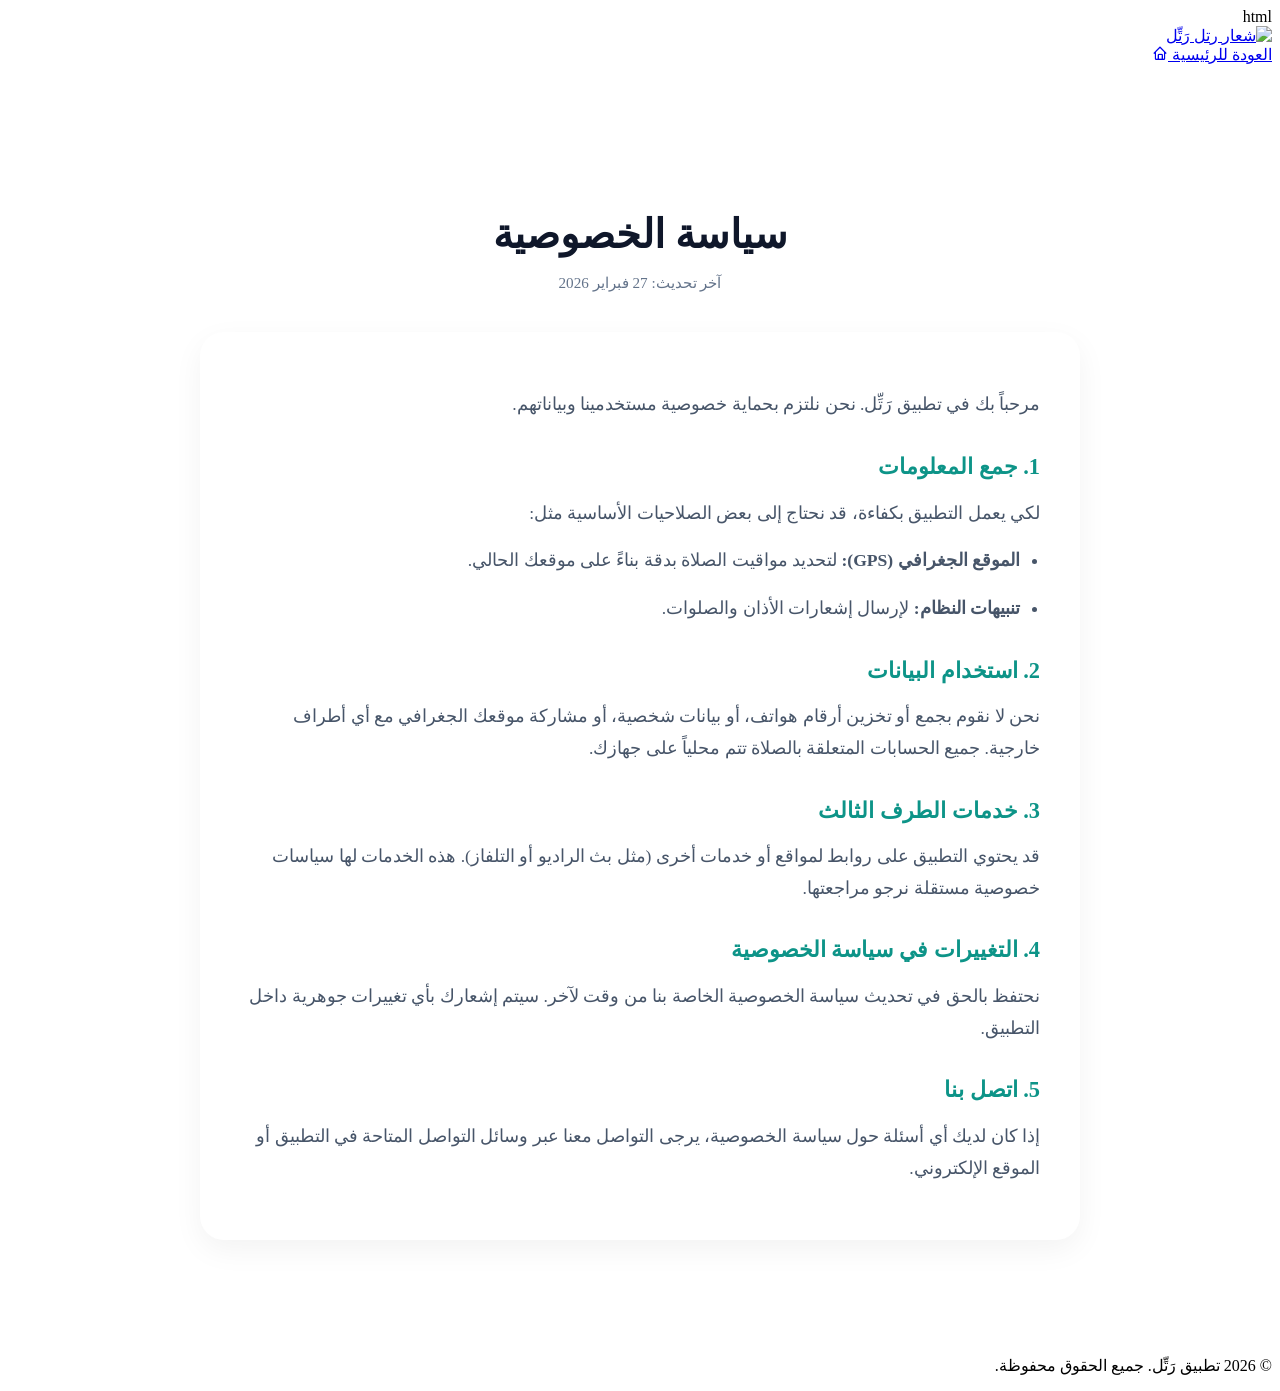
==== privacy.html @ bff8dca4 "Add files via upload" ====
html
<!DOCTYPE html>
<html lang="ar" dir="rtl">

<head>
    <meta charset="UTF-8">
    <meta name="viewport" content="width=device-width, initial-scale=1.0">
    <title>سياسة الخصوصية | تطبيق رَتِّل</title>
    <!-- Google Fonts -->
    <link rel="preconnect" href="https://fonts.googleapis.com">
    <link rel="preconnect" href="https://fonts.gstatic.com" crossorigin>
    <link
        href="https://fonts.googleapis.com/css2?family=Tajawal:wght@300;400;500;700;800&family=Amiri+Quran&display=swap"
        rel="stylesheet">
    <!-- Boxicons -->
    <link href='https://unpkg.com/boxicons@2.1.4/css/boxicons.min.css' rel='stylesheet'>
    <!-- Custom CSS -->
    <link rel="stylesheet" href="assets/css/style.css">
    <!-- Favicon -->
    <link rel="icon" href="assets/images/logoapp.png" type="image/x-icon">
    <style>
        .legal-page {
            padding: 120px 0 60px;
        }

        .legal-header {
            text-align: center;
            margin-bottom: 40px;
        }

        .legal-header h1 {
            font-size: 2.5rem;
            color: #0f172a;
            margin-bottom: 16px;
        }

        .legal-content {
            max-width: 800px;
            margin: 0 auto;
            background: white;
            padding: 40px;
            border-radius: 24px;
            box-shadow: 0 10px 30px rgba(0, 0, 0, 0.05);
        }

        .legal-content h3 {
            font-size: 1.4rem;
            color: #0d9488;
            margin: 32px 0 16px;
        }

        .legal-content p,
        .legal-content li {
            color: #475569;
            font-size: 1.1rem;
            margin-bottom: 16px;
            line-height: 1.8;
        }

        .legal-content ul {
            padding-right: 20px;
            list-style: disc;
        }

        .last-updated {
            color: #64748b;
            font-size: 0.95rem;
            text-align: center;
            margin-bottom: 32px;
            font-weight: 500;
        }
    </style>
</head>

<body>

    <!-- Header Glass -->
    <header class="glass-header">
        <div class="container">
            <div class="nav-container">
                <a href="index.html" class="logo">
                    <img src="assets/images/logoapp.png" alt="شعار رتل" class="logo-img">
                    <span class="logo-text">رَتِّل</span>
                </a>
                <div class="header-actions">
                    <a href="index.html" class="btn btn-outline glass-btn">العودة للرئيسية <i
                            class='bx bx-home'></i></a>
                </div>
            </div>
        </div>
    </header>

    <main class="legal-page">
        <div class="container">
            <div class="legal-header">
                <h1>سياسة الخصوصية</h1>
                <p class="last-updated">آخر تحديث: 27 فبراير 2026</p>
            </div>

            <div class="legal-content">
                <p>مرحباً بك في تطبيق رَتِّل. نحن نلتزم بحماية خصوصية مستخدمينا وبياناتهم.</p>

                <h3>1. جمع المعلومات</h3>
                <p>لكي يعمل التطبيق بكفاءة، قد نحتاج إلى بعض الصلاحيات الأساسية مثل:</p>
                <ul>
                    <li><strong>الموقع الجغرافي (GPS):</strong> لتحديد مواقيت الصلاة بدقة بناءً على موقعك الحالي.</li>
                    <li><strong>تنبيهات النظام:</strong> لإرسال إشعارات الأذان والصلوات.</li>
                </ul>

                <h3>2. استخدام البيانات</h3>
                <p>نحن لا نقوم بجمع أو تخزين أرقام هواتف، أو بيانات شخصية، أو مشاركة موقعك الجغرافي مع أي أطراف خارجية.
                    جميع الحسابات المتعلقة بالصلاة تتم محلياً على جهازك.</p>

                <h3>3. خدمات الطرف الثالث</h3>
                <p>قد يحتوي التطبيق على روابط لمواقع أو خدمات أخرى (مثل بث الراديو أو التلفاز). هذه الخدمات لها سياسات
                    خصوصية مستقلة نرجو مراجعتها.</p>

                <h3>4. التغييرات في سياسة الخصوصية</h3>
                <p>نحتفظ بالحق في تحديث سياسة الخصوصية الخاصة بنا من وقت لآخر. سيتم إشعارك بأي تغييرات جوهرية داخل
                    التطبيق.</p>

                <h3>5. اتصل بنا</h3>
                <p>إذا كان لديك أي أسئلة حول سياسة الخصوصية، يرجى التواصل معنا عبر وسائل التواصل المتاحة في التطبيق أو
                    الموقع الإلكتروني.</p>
            </div>
        </div>
    </main>

    <!-- Footer -->
    <footer class="glass-footer" style="padding-top: 40px;">
        <div class="container footer-bottom">
            <p>&copy; 2026 تطبيق رَتِّل. جميع الحقوق محفوظة.</p>
        </div>
    </footer>

</body>

</html>
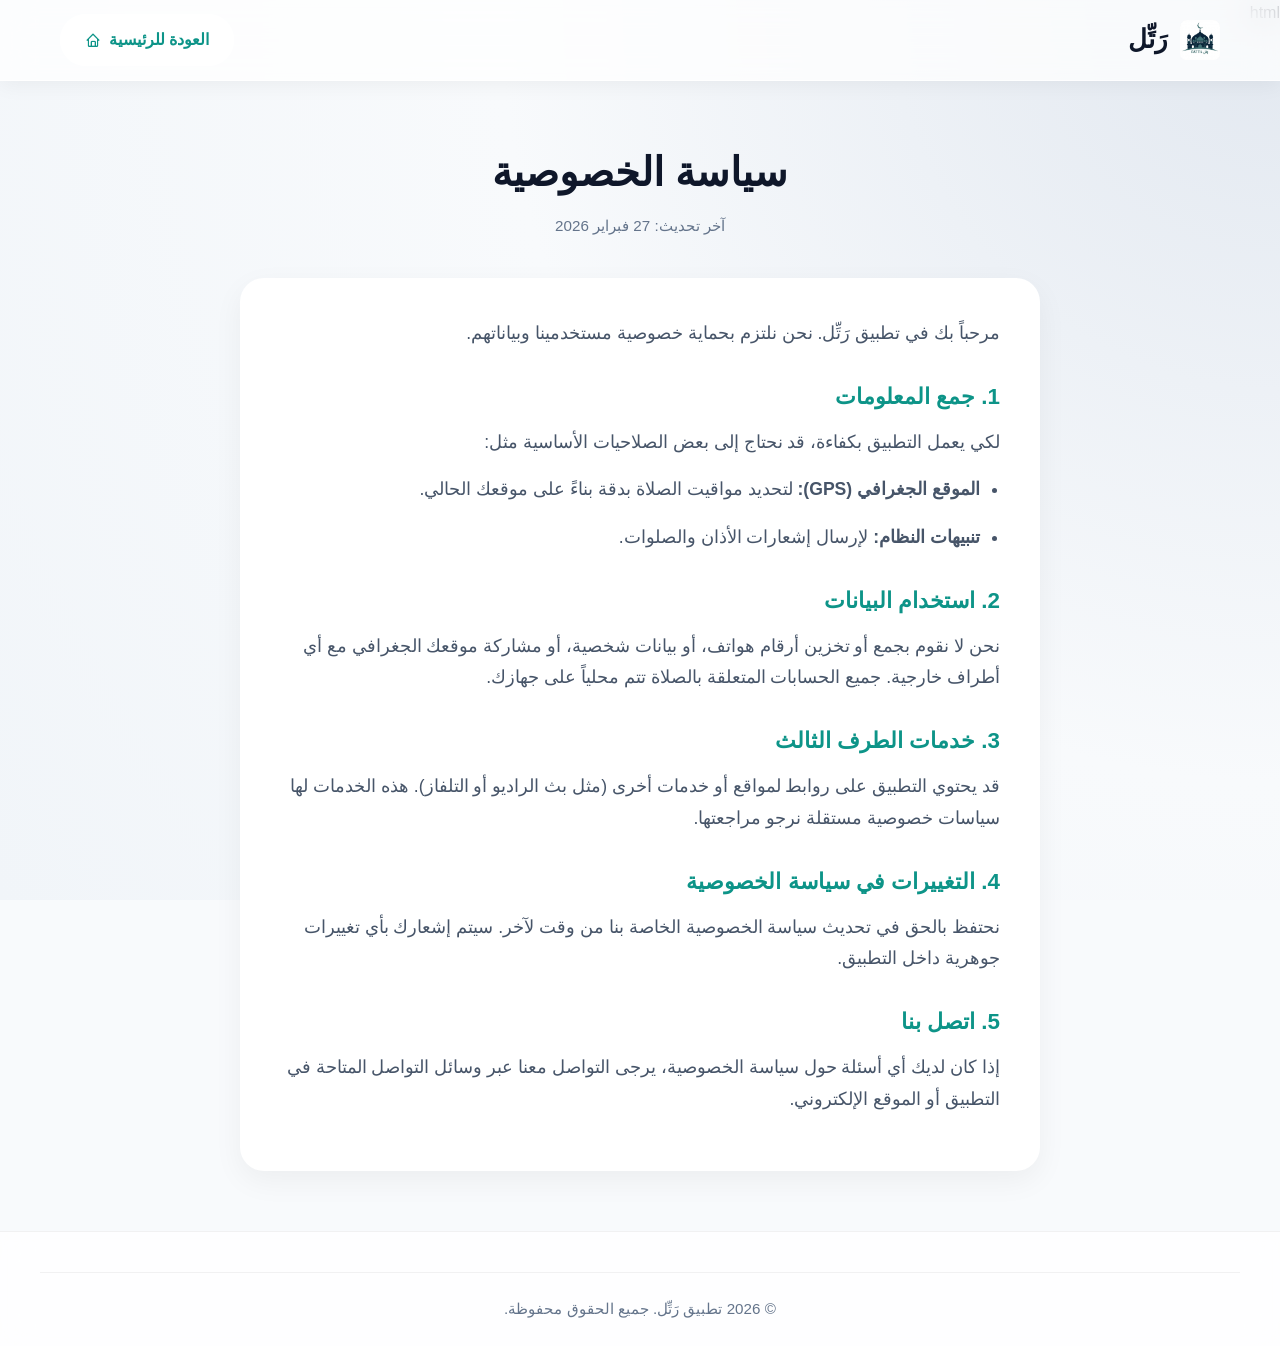
==== commit 8add823b: "Update privacy.html" ====
--- a/privacy.html
+++ b/privacy.html
@@ -6,12 +6,6 @@
     <meta charset="UTF-8">
     <meta name="viewport" content="width=device-width, initial-scale=1.0">
     <title>سياسة الخصوصية | تطبيق رَتِّل</title>
-    <!-- Google Fonts -->
-    <link rel="preconnect" href="https://fonts.googleapis.com">
-    <link rel="preconnect" href="https://fonts.gstatic.com" crossorigin>
-    <link
-        href="https://fonts.googleapis.com/css2?family=Tajawal:wght@300;400;500;700;800&family=Amiri+Quran&display=swap"
-        rel="stylesheet">
     <!-- Boxicons -->
     <link href='https://unpkg.com/boxicons@2.1.4/css/boxicons.min.css' rel='stylesheet'>
     <!-- Custom CSS -->
@@ -135,4 +129,4 @@
 
 </body>
 
-</html>+</html>
--- a/assets/css/style.css
+++ b/assets/css/style.css
@@ -0,0 +1,1165 @@
+css
+/* ==========================================================================
+   RATTIL Islamic App Website - Premium Light Glassmorphism Style
+   ========================================================================== */
+
+/* Using hardcoded colors as fallbacks in case CSS variables fail to parse */
+:root {
+    --primary-color: #0d9488;
+    --primary-light: #14b8a6;
+    --primary-dark: #0f766e;
+    --accent-gold: #b4860b;
+    --accent-gold-light: #d4af37;
+
+    --bg-light: #f8fafc;
+    --bg-gradient: radial-gradient(circle at top right, #e2e8f0, #f8fafc, #f1f5f9);
+
+    --text-primary: #0f172a;
+    --text-secondary: #334155;
+    --text-muted: #64748b;
+
+    --glass-bg: rgba(255, 255, 255, 0.6);
+    --glass-border: rgba(255, 255, 255, 0.8);
+    --glass-shadow: 0 8px 32px 0 rgba(31, 38, 135, 0.07);
+    --glass-blur: 16px;
+
+    --font-main: 'Tajawal', sans-serif;
+    --font-quran: 'Amiri Quran', serif;
+}
+
+* {
+    margin: 0;
+    padding: 0;
+    box-sizing: border-box;
+    scroll-behavior: smooth;
+}
+
+body {
+    font-family: 'Tajawal', sans-serif;
+    background-color: #f8fafc;
+    background-image: radial-gradient(circle at top right, #e2e8f0, #f8fafc, #f1f5f9);
+    background-size: cover;
+    background-attachment: fixed;
+    color: #0f172a;
+    /* text-primary */
+    line-height: 1.6;
+    overflow-x: hidden;
+    position: relative;
+}
+
+/* Elegant Light Background Pattern */
+.stars-bg {
+    position: fixed;
+    top: 0;
+    left: 0;
+    right: 0;
+    bottom: 0;
+    background-image:
+        radial-gradient(#94a3b8 1px, transparent 1px);
+    background-size: 40px 40px;
+    opacity: 0.15;
+    z-index: -1;
+}
+
+a {
+    text-decoration: none;
+    color: inherit;
+}
+
+ul {
+    list-style: none;
+}
+
+.container {
+    max-width: 1200px;
+    margin: 0 auto;
+    padding: 0 20px;
+}
+
+.highlight-gold {
+    color: #b4860b;
+    /* accent-gold */
+}
+
+h1,
+h2,
+h3,
+h4,
+h5,
+h6 {
+    font-weight: 700;
+    line-height: 1.3;
+    color: #0f172a;
+}
+
+.text-center {
+    text-align: center;
+}
+
+.d-flex-center {
+    display: flex;
+    align-items: center;
+    justify-content: center;
+    min-height: 100vh;
+}
+
+/* Buttons */
+.btn {
+    display: inline-flex;
+    align-items: center;
+    justify-content: center;
+    gap: 8px;
+    padding: 12px 24px;
+    border-radius: 50px;
+    font-weight: 700;
+    font-size: 1rem;
+    transition: all 0.3s ease;
+    cursor: pointer;
+    border: none;
+}
+
+.btn-large {
+    padding: 16px 36px;
+    font-size: 1.1rem;
+}
+
+.btn-block {
+    display: flex;
+    width: 100%;
+    margin-bottom: 12px;
+}
+
+.btn-primary {
+    background-color: #0d9488;
+    color: #ffffff;
+}
+
+.btn-primary:hover {
+    background-color: #0f766e;
+    transform: translateY(-2px);
+    color: #ffffff;
+}
+
+.btn-outline {
+    background-color: transparent;
+    border: 1px solid #0d9488;
+    color: #0d9488;
+}
+
+.btn-outline:hover {
+    background-color: rgba(13, 148, 136, 0.1);
+    border-color: #0f766e;
+    color: #0f766e;
+}
+
+.btn-glow {
+    box-shadow: 0 4px 15px rgba(13, 148, 136, 0.3);
+}
+
+.btn-glow:hover {
+    box-shadow: 0 6px 20px rgba(13, 148, 136, 0.5);
+}
+
+/* Glassmorphism Classes (Light Theme) */
+.glass-header {
+    position: fixed;
+    top: 0;
+    left: 0;
+    right: 0;
+    background-color: rgba(255, 255, 255, 0.75);
+    backdrop-filter: blur(16px);
+    -webkit-backdrop-filter: blur(16px);
+    border-bottom: 1px solid rgba(255, 255, 255, 0.8);
+    box-shadow: 0 4px 20px rgba(0, 0, 0, 0.05);
+    z-index: 1000;
+    transition: all 0.3s ease;
+}
+
+.glass-card {
+    background-color: rgba(255, 255, 255, 0.6);
+    backdrop-filter: blur(16px);
+    -webkit-backdrop-filter: blur(16px);
+    border: 1px solid rgba(255, 255, 255, 0.8);
+    box-shadow: 0 8px 32px 0 rgba(31, 38, 135, 0.07);
+    border-radius: 24px;
+}
+
+.glass-btn {
+    background-color: rgba(255, 255, 255, 0.5);
+    backdrop-filter: blur(4px);
+    border: 1px solid rgba(255, 255, 255, 0.8);
+    color: #0d9488;
+}
+
+.glass-badge {
+    background-color: rgba(13, 148, 136, 0.1);
+    backdrop-filter: blur(4px);
+    border: 1px solid rgba(13, 148, 136, 0.2);
+    padding: 6px 16px;
+    border-radius: 50px;
+    display: inline-flex;
+    align-items: center;
+    gap: 8px;
+    font-size: 0.95rem;
+    font-weight: 700;
+    color: #0d9488;
+    margin-bottom: 24px;
+}
+
+/* Header & Nav */
+.nav-container {
+    display: flex;
+    justify-content: space-between;
+    align-items: center;
+    height: 80px;
+}
+
+.logo {
+    display: flex;
+    align-items: center;
+    gap: 12px;
+}
+
+.logo-img {
+    height: 40px;
+}
+
+.logo-text {
+    font-size: 1.6rem;
+    font-weight: 800;
+    font-family: 'Amiri Quran', serif;
+    color: #0f172a;
+}
+
+.desktop-nav ul {
+    display: flex;
+    gap: 32px;
+}
+
+.desktop-nav ul li a {
+    color: #334155;
+    font-weight: 700;
+    font-size: 1.05rem;
+    transition: color 0.3s ease;
+    align-items: center;
+    display: flex;
+    gap: 6px;
+    padding: 8px 0;
+    position: relative;
+}
+
+.desktop-nav ul li a::after {
+    content: '';
+    position: absolute;
+    bottom: 0;
+    right: 0;
+    width: 0%;
+    height: 3px;
+    border-radius: 2px;
+    background-color: #0d9488;
+    transition: width 0.3s ease;
+}
+
+.desktop-nav ul li a:hover {
+    color: #0d9488;
+}
+
+.desktop-nav ul li a:hover::after {
+    width: 100%;
+}
+
+.header-actions {
+    display: flex;
+    align-items: center;
+    gap: 16px;
+}
+
+.mobile-menu-btn {
+    display: none;
+    background: none;
+    border: none;
+    color: #0f172a;
+    font-size: 28px;
+    cursor: pointer;
+}
+
+/* Hero Section */
+.hero-section {
+    padding: 160px 0 100px;
+    min-height: 100vh;
+    display: flex;
+    align-items: center;
+}
+
+.hero-container {
+    display: grid;
+    grid-template-columns: 1fr 1fr;
+    gap: 40px;
+    align-items: center;
+}
+
+.hero-content {
+    max-width: 600px;
+}
+
+.hero-title {
+    font-size: 3.5rem;
+    margin-bottom: 24px;
+    color: #0f172a;
+}
+
+.hero-subtitle {
+    font-size: 1.25rem;
+    color: #475569;
+    margin-bottom: 40px;
+    line-height: 1.8;
+}
+
+.hero-actions {
+    display: flex;
+    gap: 16px;
+    margin-bottom: 48px;
+    flex-wrap: wrap;
+}
+
+.hero-stats {
+    display: flex;
+    align-items: center;
+    gap: 32px;
+    border-top: 1px solid rgba(0, 0, 0, 0.1);
+    padding-top: 24px;
+}
+
+.stat-item {
+    display: flex;
+    flex-direction: column;
+}
+
+.stat-number {
+    font-size: 1.8rem;
+    font-weight: 800;
+    color: #0d9488;
+}
+
+.stat-text {
+    font-size: 0.95rem;
+    font-weight: 500;
+    color: #475569;
+}
+
+.stat-divider {
+    width: 1px;
+    height: 40px;
+    background-color: rgba(0, 0, 0, 0.1);
+}
+
+/* Mockup */
+.hero-visual {
+    position: relative;
+    display: flex;
+    justify-content: center;
+}
+
+.phone-mockup {
+    width: 300px;
+    height: 600px;
+    background-color: #ffffff;
+    border-radius: 40px;
+    padding: 12px;
+    position: relative;
+    border: 4px solid #cbd5e1;
+    box-shadow: 0 25px 50px -12px rgba(13, 148, 136, 0.25);
+}
+
+.mockup-screen {
+    width: 100%;
+    height: 100%;
+    border-radius: 30px;
+    overflow: hidden;
+    position: relative;
+    background-color: #f8fafc;
+}
+
+.app-screenshot {
+    width: 100%;
+    height: 100%;
+    object-fit: cover;
+}
+
+/* Floating Widget */
+.floating-widget {
+    position: absolute;
+    bottom: 30px;
+    left: -40px;
+    width: 200px;
+    padding: 16px;
+    animation: float 4s ease-in-out infinite;
+    z-index: 10;
+}
+
+@keyframes float {
+    0% {
+        transform: translateY(0);
+    }
+
+    50% {
+        transform: translateY(-10px);
+    }
+
+    100% {
+        transform: translateY(0);
+    }
+}
+
+.widget-header {
+    display: flex;
+    gap: 8px;
+    font-size: 0.9rem;
+    font-weight: 700;
+    color: #475569;
+    margin-bottom: 8px;
+}
+
+.widget-time {
+    font-size: 1.8rem;
+    font-weight: 700;
+    color: #0d9488;
+    margin-bottom: 4px;
+    font-family: 'Amiri Quran', serif;
+}
+
+.widget-footer {
+    font-size: 0.85rem;
+    font-weight: 500;
+    color: #64748b;
+}
+
+/* Section Common */
+.section-title {
+    font-size: 2.5rem;
+    margin-bottom: 16px;
+    color: #0f172a;
+}
+
+.section-subtitle {
+    color: #475569;
+    font-size: 1.1rem;
+    font-weight: 500;
+    max-width: 600px;
+    margin: 0 auto;
+}
+
+/* Features Layout */
+.features-section {
+    padding: 100px 0;
+}
+
+.features-grid {
+    display: grid;
+    grid-template-columns: repeat(auto-fit, minmax(320px, 1fr));
+    gap: 24px;
+    margin-top: 60px;
+}
+
+.feature-card {
+    padding: 32px;
+    transition: transform 0.3s ease, background 0.3s ease, box-shadow 0.3s ease;
+}
+
+.hover-lift:hover {
+    transform: translateY(-8px);
+    background-color: rgba(255, 255, 255, 0.9);
+    box-shadow: 0 20px 40px rgba(0, 0, 0, 0.08);
+}
+
+.feature-icon {
+    width: 64px;
+    height: 64px;
+    border-radius: 18px;
+    display: flex;
+    align-items: center;
+    justify-content: center;
+    font-size: 32px;
+    margin-bottom: 24px;
+}
+
+.icon-emerald {
+    background-color: rgba(16, 185, 129, 0.15);
+    color: #059669;
+}
+
+.icon-gold {
+    background-color: rgba(245, 158, 11, 0.15);
+    color: #d97706;
+}
+
+.icon-blue {
+    background-color: rgba(59, 130, 246, 0.15);
+    color: #2563eb;
+}
+
+.icon-peach {
+    background-color: rgba(244, 63, 94, 0.15);
+    color: #e11d48;
+}
+
+.icon-purple {
+    background-color: rgba(168, 85, 247, 0.15);
+    color: #9333ea;
+}
+
+.icon-teal {
+    background-color: rgba(20, 184, 166, 0.15);
+    color: #0d9488;
+}
+
+.feature-title {
+    font-size: 1.4rem;
+    margin-bottom: 12px;
+    color: #0f172a;
+}
+
+.feature-desc {
+    color: #475569;
+    font-size: 1rem;
+    font-weight: 500;
+}
+
+/* Prayer Section Layout */
+.prayer-section {
+    padding: 100px 0;
+}
+
+.prayer-container {
+    display: grid;
+    grid-template-columns: 1fr 1fr;
+    gap: 60px;
+    align-items: center;
+}
+
+.prayer-checklist {
+    margin-top: 32px;
+}
+
+.prayer-checklist li {
+    display: flex;
+    align-items: center;
+    gap: 12px;
+    font-size: 1.15rem;
+    font-weight: 500;
+    margin-bottom: 16px;
+    color: #334155;
+}
+
+.prayer-checklist li i {
+    color: #0d9488;
+    font-size: 1.5rem;
+}
+
+.prayer-glass-board {
+    padding: 40px;
+}
+
+.board-title {
+    font-size: 1.6rem;
+    text-align: center;
+    margin-bottom: 8px;
+    color: #0f172a;
+}
+
+.board-location {
+    text-align: center;
+    color: #64748b;
+    font-size: 1rem;
+    font-weight: 700;
+    margin-bottom: 32px;
+    display: flex;
+    justify-content: center;
+    align-items: center;
+    gap: 6px;
+}
+
+.prayer-times-list {
+    display: flex;
+    flex-direction: column;
+    gap: 12px;
+}
+
+.prayer-row {
+    display: flex;
+    justify-content: space-between;
+    padding: 16px 24px;
+    border-radius: 12px;
+    background-color: rgba(255, 255, 255, 0.4);
+    border: 1px solid rgba(255, 255, 255, 0.8);
+    transition: background 0.3s ease;
+}
+
+.prayer-row:hover {
+    background-color: rgba(255, 255, 255, 0.8);
+}
+
+.current-prayer {
+    background-color: rgba(13, 148, 136, 0.1);
+    border: 1px solid rgba(13, 148, 136, 0.3);
+    position: relative;
+    overflow: hidden;
+}
+
+.current-prayer::before {
+    content: '';
+    position: absolute;
+    right: 0;
+    top: 0;
+    bottom: 0;
+    width: 4px;
+    background-color: #0d9488;
+}
+
+.current-prayer .prayer-name,
+.current-prayer .prayer-time {
+    color: #0d9488;
+    font-weight: 800;
+}
+
+.prayer-name {
+    font-size: 1.15rem;
+    font-weight: 700;
+    color: #334155;
+}
+
+.prayer-time {
+    font-family: 'Amiri Quran', serif;
+    font-size: 1.3rem;
+    color: #0f172a;
+}
+
+/* Quran Section */
+.quran-section {
+    padding: 100px 0;
+    background-color: rgba(13, 148, 136, 0.02);
+}
+
+.quran-features-grid {
+    display: grid;
+    grid-template-columns: repeat(auto-fit, minmax(300px, 1fr));
+    gap: 32px;
+    margin-top: 60px;
+}
+
+.quran-feature-card {
+    padding: 40px 32px;
+    text-align: center;
+    border-radius: 24px;
+    transition: transform 0.3s ease, box-shadow 0.3s ease;
+    border-top: 4px solid #0d9488;
+}
+
+.quran-feature-card:hover {
+    transform: translateY(-8px);
+    box-shadow: 0 20px 40px rgba(0, 0, 0, 0.08);
+}
+
+.quran-icon {
+    font-size: 3.5rem;
+    color: #b4860b;
+    margin-bottom: 24px;
+    background: rgba(180, 134, 11, 0.1);
+    width: 90px;
+    height: 90px;
+    display: inline-flex;
+    align-items: center;
+    justify-content: center;
+    border-radius: 50%;
+}
+
+.quran-feature-card h4 {
+    font-size: 1.4rem;
+    margin-bottom: 16px;
+    color: #0f172a;
+}
+
+.quran-feature-card p {
+    color: #475569;
+    font-size: 1.05rem;
+}
+
+/* Download Section */
+.download-section {
+    padding: 100px 0;
+}
+
+.download-card {
+    max-width: 800px;
+    margin: 0 auto;
+    padding: 60px 40px;
+    background-color: rgba(255, 255, 255, 0.8);
+}
+
+.drop-shadow-large {
+    box-shadow: 0 25px 50px -12px rgba(13, 148, 136, 0.15);
+}
+
+.download-logo {
+    width: 90px;
+    height: 90px;
+    margin-bottom: 24px;
+    border-radius: 22px;
+    background: white;
+    box-shadow: 0 4px 15px rgba(0, 0, 0, 0.05);
+}
+
+.download-card h2 {
+    font-size: 2.2rem;
+    margin-bottom: 16px;
+    color: #0f172a;
+}
+
+.download-card p {
+    color: #475569;
+    font-size: 1.1rem;
+    font-weight: 500;
+    margin-bottom: 40px;
+}
+
+.store-buttons {
+    display: flex;
+    justify-content: center;
+    gap: 20px;
+    flex-wrap: wrap;
+    margin-bottom: 24px;
+}
+
+.store-btn {
+    display: flex;
+    align-items: center;
+    gap: 16px;
+    background-color: #0f172a;
+    color: #ffffff;
+    padding: 14px 32px;
+    border-radius: 12px;
+    border: 1px solid #334155;
+    transition: transform 0.3s ease, background 0.3s ease;
+    min-width: 220px;
+}
+
+.store-btn:hover {
+    transform: translateY(-3px);
+    background-color: #1e293b;
+    color: #fff;
+}
+
+.store-icon {
+    font-size: 32px;
+}
+
+.store-text {
+    display: flex;
+    flex-direction: column;
+    text-align: right;
+}
+
+.store-sub {
+    font-size: 0.8rem;
+    color: #cbd5e1;
+}
+
+.store-main {
+    font-size: 1.25rem;
+    font-weight: 700;
+}
+
+.update-link-container {
+    margin-top: 30px;
+    padding-top: 30px;
+    border-top: 1px solid rgba(0, 0, 0, 0.1);
+}
+
+.update-link {
+    display: inline-flex;
+    align-items: center;
+    gap: 8px;
+    color: #b4860b;
+    font-weight: 700;
+    transition: color 0.3s;
+}
+
+.update-link:hover {
+    color: #d97706;
+    text-decoration: underline;
+}
+
+/* Footer Layout */
+.glass-footer {
+    background-color: rgba(255, 255, 255, 0.8);
+    backdrop-filter: blur(16px);
+    -webkit-backdrop-filter: blur(16px);
+    border-top: 1px solid rgba(0, 0, 0, 0.05);
+    padding: 60px 0 0;
+}
+
+.footer-content {
+    display: grid;
+    grid-template-columns: 2fr 1fr 1fr;
+    gap: 40px;
+    margin-bottom: 40px;
+}
+
+.footer-info h3 {
+    font-family: 'Amiri Quran', serif;
+    font-size: 1.8rem;
+    margin-bottom: 16px;
+    color: #0f172a;
+}
+
+.footer-info p {
+    color: #475569;
+    max-width: 400px;
+    font-weight: 500;
+}
+
+.footer-links h4,
+.footer-social h4 {
+    font-size: 1.25rem;
+    margin-bottom: 20px;
+    color: #0f172a;
+}
+
+.footer-links ul li {
+    margin-bottom: 12px;
+}
+
+.footer-links ul li a {
+    color: #475569;
+    font-weight: 500;
+    transition: color 0.3s;
+}
+
+.footer-links ul li a:hover {
+    color: #0d9488;
+}
+
+.social-icons {
+    display: flex;
+    gap: 16px;
+}
+
+.social-icons a {
+    width: 44px;
+    height: 44px;
+    border-radius: 50%;
+    background-color: rgba(13, 148, 136, 0.1);
+    display: flex;
+    align-items: center;
+    justify-content: center;
+    font-size: 1.3rem;
+    color: #0d9488;
+    transition: all 0.3s;
+}
+
+.social-icons a:hover {
+    background-color: #0d9488;
+    color: #ffffff;
+    transform: translateY(-3px);
+}
+
+.footer-bottom {
+    text-align: center;
+    padding: 24px 0;
+    border-top: 1px solid rgba(0, 0, 0, 0.05);
+    color: #64748b;
+    font-size: 0.95rem;
+    font-weight: 500;
+}
+
+/* Update Page Specifics */
+.update-page {
+    background-color: #f0fdf9;
+    background-image: radial-gradient(circle at center, #ccfbf1, #f0fdf9, #f8fafc);
+    display: flex;
+    align-items: center;
+    justify-content: center;
+    min-height: 100vh;
+}
+
+.update-main {
+    position: relative;
+    z-index: 10;
+    width: 100%;
+}
+
+.update-card {
+    max-width: 550px;
+    width: 100%;
+    padding: 40px;
+    text-align: right;
+    /* RTL */
+    position: relative;
+    background-color: rgba(255, 255, 255, 0.85);
+    box-shadow: 0 30px 60px rgba(13, 148, 136, 0.15);
+    border-radius: 32px;
+}
+
+.pull-up-animation {
+    animation: pullUp 0.8s cubic-bezier(0.16, 1, 0.3, 1);
+}
+
+@keyframes pullUp {
+    from {
+        opacity: 0;
+        transform: translateY(40px);
+    }
+
+    to {
+        opacity: 1;
+        transform: translateY(0);
+    }
+}
+
+.update-header {
+    display: flex;
+    align-items: center;
+    gap: 24px;
+    margin-bottom: 24px;
+}
+
+.update-icon-wrapper {
+    position: relative;
+    width: 100px;
+    height: 100px;
+    flex-shrink: 0;
+}
+
+.update-logo {
+    width: 100%;
+    height: 100%;
+    border-radius: 24px;
+    box-shadow: 0 10px 25px rgba(13, 148, 136, 0.2);
+    background: white;
+}
+
+.update-badge {
+    position: absolute;
+    bottom: -10px;
+    right: -10px;
+    background-color: #0d9488;
+    color: white;
+    width: 36px;
+    height: 36px;
+    border-radius: 50%;
+    display: flex;
+    align-items: center;
+    justify-content: center;
+    font-size: 18px;
+    box-shadow: 0 4px 10px rgba(13, 148, 136, 0.3);
+    border: 3px solid #ffffff;
+}
+
+.update-title-area {
+    display: flex;
+    flex-direction: column;
+}
+
+.update-title {
+    font-size: 2rem;
+    color: #0f172a;
+    margin-bottom: 4px;
+}
+
+.app-name {
+    color: #475569;
+    font-weight: 700;
+    font-size: 1.1rem;
+}
+
+.update-meta {
+    display: flex;
+    flex-wrap: wrap;
+    gap: 12px;
+    margin-bottom: 32px;
+    padding-bottom: 24px;
+    border-bottom: 1px solid rgba(0, 0, 0, 0.06);
+}
+
+.meta-item {
+    background-color: rgba(13, 148, 136, 0.08);
+    color: #0d9488;
+    padding: 6px 14px;
+    border-radius: 50px;
+    font-size: 0.95rem;
+    font-weight: 700;
+    display: flex;
+    align-items: center;
+    gap: 6px;
+}
+
+.update-features-container {
+    margin-bottom: 36px;
+}
+
+.update-features-container h3 {
+    margin-bottom: 20px;
+    font-size: 1.3rem;
+    color: #0f172a;
+    display: flex;
+    align-items: center;
+    gap: 8px;
+}
+
+.update-features-container h3 i {
+    color: #b4860b;
+    /* accent-gold */
+}
+
+.advanced-features-list {
+    display: flex;
+    flex-direction: column;
+    gap: 16px;
+}
+
+.advanced-features-list li {
+    display: flex;
+    align-items: center;
+    gap: 16px;
+    padding: 16px;
+    border-radius: 16px;
+    background-color: rgba(255, 255, 255, 0.6);
+    transition: transform 0.3s ease;
+}
+
+.advanced-features-list li:hover {
+    transform: translateX(-5px);
+    background-color: #ffffff;
+}
+
+.feature-icon-box {
+    width: 44px;
+    height: 44px;
+    background-color: rgba(13, 148, 136, 0.1);
+    color: #0d9488;
+    border-radius: 12px;
+    display: flex;
+    align-items: center;
+    justify-content: center;
+    font-size: 24px;
+    flex-shrink: 0;
+}
+
+.feature-text {
+    color: #334155;
+    font-size: 1.05rem;
+    font-weight: 700;
+    line-height: 1.5;
+}
+
+.download-actions {
+    margin-bottom: 24px;
+}
+
+.pulse-btn {
+    animation: pulseGlow 2s infinite;
+    padding: 16px 24px;
+    font-size: 1.2rem;
+    border-radius: 16px;
+}
+
+@keyframes pulseGlow {
+    0% {
+        box-shadow: 0 0 0 0 rgba(13, 148, 136, 0.4);
+    }
+
+    70% {
+        box-shadow: 0 0 0 15px rgba(13, 148, 136, 0);
+    }
+
+    100% {
+        box-shadow: 0 0 0 0 rgba(13, 148, 136, 0);
+    }
+}
+
+.update-footer {
+    text-align: center;
+    border-top: 1px solid rgba(0, 0, 0, 0.06);
+    padding-top: 24px;
+}
+
+.back-home-link {
+    display: inline-flex;
+    align-items: center;
+    gap: 8px;
+    color: #64748b;
+    font-size: 1rem;
+    font-weight: 700;
+    transition: color 0.3s;
+}
+
+.back-home-link:hover {
+    color: #0f172a;
+}
+
+/* Responsive Design */
+@media (max-width: 992px) {
+
+    .hero-container,
+    .prayer-container {
+        grid-template-columns: 1fr;
+        text-align: center;
+        gap: 40px;
+    }
+
+    .hero-content {
+        margin: 0 auto;
+    }
+
+    .hero-actions,
+    .hero-stats {
+        justify-content: center;
+    }
+
+    .floating-widget {
+        left: 20px;
+        right: 20px;
+        bottom: 20px;
+        width: auto;
+    }
+
+    .footer-content {
+        grid-template-columns: 1fr;
+        text-align: center;
+    }
+
+    .social-icons {
+        justify-content: center;
+    }
+
+    .prayer-checklist li {
+        justify-content: center;
+    }
+}
+
+@media (max-width: 768px) {
+    .desktop-nav {
+        display: none;
+    }
+
+    .mobile-menu-btn {
+        display: block;
+    }
+
+    .header-actions .btn {
+        display: none;
+    }
+
+    .hero-title {
+        font-size: 2.5rem;
+    }
+
+    .update-header {
+        flex-direction: column;
+        text-align: center;
+    }
+
+    .update-meta {
+        justify-content: center;
+    }
+}
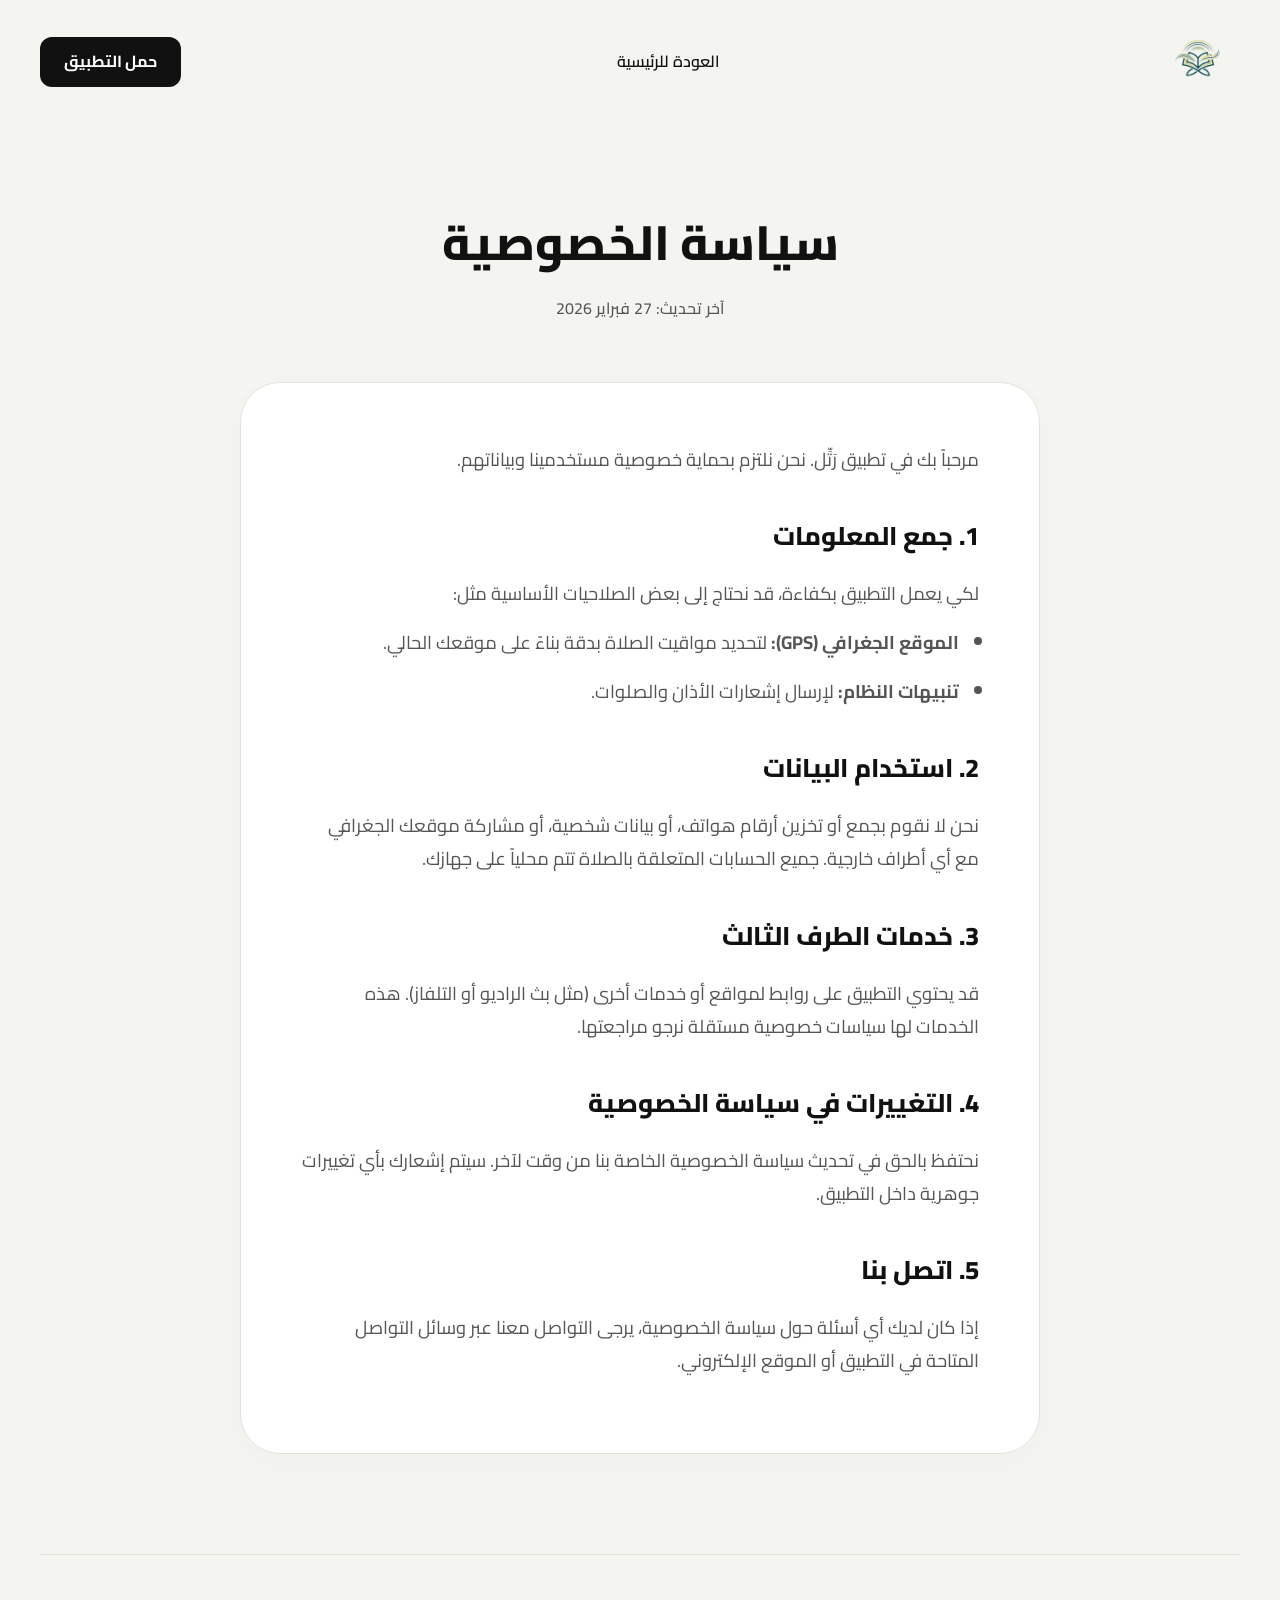
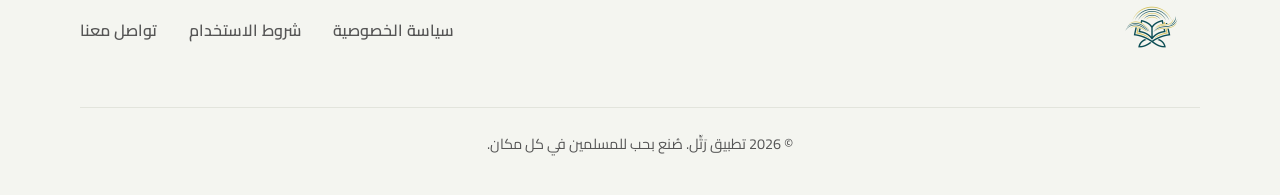
==== commit c57f3aea: "update design" ====
--- a/privacy.html
+++ b/privacy.html
@@ -1,4 +1,3 @@
-html
 <!DOCTYPE html>
 <html lang="ar" dir="rtl">
 
@@ -6,47 +5,51 @@
     <meta charset="UTF-8">
     <meta name="viewport" content="width=device-width, initial-scale=1.0">
     <title>سياسة الخصوصية | تطبيق رَتِّل</title>
-    <!-- Boxicons -->
-    <link href='https://unpkg.com/boxicons@2.1.4/css/boxicons.min.css' rel='stylesheet'>
+    <!-- Cairo Font -->
+    <link href="https://fonts.googleapis.com/css2?family=Cairo:wght@400;500;600;700;800;900&display=swap" rel="stylesheet">
+    <!-- FontAwesome -->
+    <link rel="stylesheet" href="https://cdnjs.cloudflare.com/ajax/libs/font-awesome/6.4.0/css/all.min.css">
     <!-- Custom CSS -->
     <link rel="stylesheet" href="assets/css/style.css">
     <!-- Favicon -->
     <link rel="icon" href="assets/images/logoapp.png" type="image/x-icon">
     <style>
         .legal-page {
-            padding: 120px 0 60px;
+            padding: 80px 0 100px;
         }
 
         .legal-header {
             text-align: center;
-            margin-bottom: 40px;
+            margin-bottom: 60px;
         }
 
         .legal-header h1 {
-            font-size: 2.5rem;
-            color: #0f172a;
+            font-size: 3rem;
+            color: var(--text-dark);
             margin-bottom: 16px;
         }
 
         .legal-content {
             max-width: 800px;
             margin: 0 auto;
-            background: white;
-            padding: 40px;
-            border-radius: 24px;
-            box-shadow: 0 10px 30px rgba(0, 0, 0, 0.05);
+            background: var(--card-bg);
+            padding: 60px;
+            border-radius: 40px;
+            box-shadow: 0 10px 40px rgba(0, 0, 0, 0.02);
+            border: 1px solid var(--border-color);
+            text-align: right;
         }
 
         .legal-content h3 {
-            font-size: 1.4rem;
-            color: #0d9488;
-            margin: 32px 0 16px;
+            font-size: 1.6rem;
+            color: var(--accent-green);
+            margin: 40px 0 20px;
         }
 
         .legal-content p,
         .legal-content li {
-            color: #475569;
-            font-size: 1.1rem;
+            color: var(--text-gray);
+            font-size: 1.15rem;
             margin-bottom: 16px;
             line-height: 1.8;
         }
@@ -57,8 +60,8 @@
         }
 
         .last-updated {
-            color: #64748b;
-            font-size: 0.95rem;
+            color: var(--text-gray);
+            font-size: 1rem;
             text-align: center;
             margin-bottom: 32px;
             font-weight: 500;
@@ -67,22 +70,21 @@
 </head>
 
 <body>
-
-    <!-- Header Glass -->
-    <header class="glass-header">
-        <div class="container">
-            <div class="nav-container">
-                <a href="index.html" class="logo">
-                    <img src="assets/images/logoapp.png" alt="شعار رتل" class="logo-img">
-                    <span class="logo-text">رَتِّل</span>
+    <div class="container">
+        <!-- Navbar -->
+        <nav class="navbar">
+            <div class="logo">
+                <a href="index.html">
+                    <img src="assets/images/rattil logo transparent.png" alt="Rattil Logo" style="height: 56px; object-fit: contain;">
                 </a>
-                <div class="header-actions">
-                    <a href="index.html" class="btn btn-outline glass-btn">العودة للرئيسية <i
-                            class='bx bx-home'></i></a>
-                </div>
             </div>
-        </div>
-    </header>
+            <div class="nav-links">
+                <a href="index.html">العودة للرئيسية</a>
+            </div>
+            <div class="nav-actions">
+                <a href="index.html#download" class="btn btn-black">حمل التطبيق</a>
+            </div>
+        </nav>
 
     <main class="legal-page">
         <div class="container">
@@ -121,12 +123,23 @@
     </main>
 
     <!-- Footer -->
-    <footer class="glass-footer" style="padding-top: 40px;">
-        <div class="container footer-bottom">
-            <p>&copy; 2026 تطبيق رَتِّل. جميع الحقوق محفوظة.</p>
+    <footer class="footer">
+        <div class="container">
+            <div class="footer-top">
+                <div class="footer-col">
+                    <img src="assets/images/rattil logo transparent.png" alt="Rattil Logo" style="height: 64px; object-fit: contain;">
+                </div>
+                <div class="footer-links">
+                    <a href="privacy.html">سياسة الخصوصية</a>
+                    <a href="terms.html">شروط الاستخدام</a>
+                    <a href="mailto:support@rattil.com">تواصل معنا</a>
+                </div>
+            </div>
+            <div class="footer-bottom">
+                <p>&copy; 2026 تطبيق رَتِّل. صُنع بحب للمسلمين في كل مكان.</p>
+            </div>
         </div>
     </footer>
-
+</div>
 </body>
-
 </html>
--- a/assets/css/style.css
+++ b/assets/css/style.css
@@ -1,1165 +1,515 @@
-css
-/* ==========================================================================
-   RATTIL Islamic App Website - Premium Light Glassmorphism Style
-   ========================================================================== */
-
-/* Using hardcoded colors as fallbacks in case CSS variables fail to parse */
 :root {
-    --primary-color: #0d9488;
-    --primary-light: #14b8a6;
-    --primary-dark: #0f766e;
-    --accent-gold: #b4860b;
-    --accent-gold-light: #d4af37;
-
-    --bg-light: #f8fafc;
-    --bg-gradient: radial-gradient(circle at top right, #e2e8f0, #f8fafc, #f1f5f9);
-
-    --text-primary: #0f172a;
-    --text-secondary: #334155;
-    --text-muted: #64748b;
-
-    --glass-bg: rgba(255, 255, 255, 0.6);
-    --glass-border: rgba(255, 255, 255, 0.8);
-    --glass-shadow: 0 8px 32px 0 rgba(31, 38, 135, 0.07);
-    --glass-blur: 16px;
-
-    --font-main: 'Tajawal', sans-serif;
-    --font-quran: 'Amiri Quran', serif;
+    --bg-main: #F4F5F0;
+    --accent-lime: #D4FF32;
+    --accent-lime-hover: #bde625;
+    --text-dark: #111111;
+    --text-gray: #555555;
+    --card-bg: #FFFFFF;
+    --border-color: #E2E4DC;
+    
+    --font-main: 'Cairo', sans-serif;
 }
 
 * {
     margin: 0;
     padding: 0;
     box-sizing: border-box;
-    scroll-behavior: smooth;
+    font-family: var(--font-main);
+}
+
+a {
+    text-decoration: none;
+    outline: none;
 }
 
 body {
-    font-family: 'Tajawal', sans-serif;
-    background-color: #f8fafc;
-    background-image: radial-gradient(circle at top right, #e2e8f0, #f8fafc, #f1f5f9);
-    background-size: cover;
-    background-attachment: fixed;
-    color: #0f172a;
-    /* text-primary */
+    background-color: var(--bg-main);
+    color: var(--text-dark);
     line-height: 1.6;
     overflow-x: hidden;
-    position: relative;
-}
-
-/* Elegant Light Background Pattern */
-.stars-bg {
-    position: fixed;
-    top: 0;
-    left: 0;
-    right: 0;
-    bottom: 0;
-    background-image:
-        radial-gradient(#94a3b8 1px, transparent 1px);
-    background-size: 40px 40px;
-    opacity: 0.15;
-    z-index: -1;
-}
-
-a {
-    text-decoration: none;
-    color: inherit;
-}
-
-ul {
-    list-style: none;
 }
 
 .container {
-    max-width: 1200px;
+    max-width: 1300px;
     margin: 0 auto;
-    padding: 0 20px;
-}
-
-.highlight-gold {
-    color: #b4860b;
-    /* accent-gold */
-}
-
-h1,
-h2,
-h3,
-h4,
-h5,
-h6 {
+    padding: 0 40px;
+}
+
+h1, h2, h3, h4 { font-weight: 800; color: var(--text-dark); }
+
+/* ------------------- Showcase Section (Screenshots) ------------------- */
+.showcase-section { padding: 100px 0; border-top: 1px solid var(--border-color); }
+.showcase-row { display: flex; align-items: center; justify-content: space-between; gap: 80px; margin-top: 100px; }
+.showcase-row.reversed { flex-direction: row-reverse; }
+.sc-content { flex: 1; max-width: 450px; }
+.sc-content h3 { font-size: 2.5rem; margin-bottom: 24px; color: var(--text-dark); line-height: 1.3;}
+.sc-content p { font-size: 1.15rem; color: var(--text-gray); line-height: 1.8; }
+.sc-visual { flex: 1.5; display: flex; justify-content: center; position: relative; perspective: 1000px;}
+.sc-visual::before { content: ''; position: absolute; width: 300px; height: 300px; background: var(--accent-lime); border-radius: 50%; filter: blur(100px); opacity: 0.15; z-index: -1; }
+@keyframes floatPhone {
+    0%, 100% { transform: translateY(0); }
+    50% { transform: translateY(-15px); }
+}
+
+.sc-visual .mockup-img { max-width: 150%; width: 130%; margin-inline-start: -15%; transition: transform 0.4s ease, filter 0.4s ease; animation: floatPhone 6s ease-in-out infinite;}
+.showcase-row:nth-child(even) .sc-visual .mockup-img { animation-delay: -3s; }
+.showcase-row:nth-child(odd) .sc-visual .mockup-img { animation-delay: -1s; }
+.sc-visual:hover .mockup-img { animation-play-state: paused; transform: translateY(-15px) scale(1.02); filter: drop-shadow(0 30px 50px rgba(0,0,0,0.15)); }
+
+/* ------------------- Scroll Animations ------------------- */
+.reveal { opacity: 0; transform: translateY(40px); transition: all 0.8s ease; }
+.reveal.active { opacity: 1; transform: translateY(0); }
+
+.reveal-left { opacity: 0; transform: translateX(-80px); transition: all 1.4s cubic-bezier(0.25, 1, 0.5, 1); }
+.reveal-right { opacity: 0; transform: translateX(80px); transition: all 1.4s cubic-bezier(0.25, 1, 0.5, 1); }
+.reveal-scale { opacity: 0; transform: scale(0.8); transition: all 1.4s cubic-bezier(0.25, 1, 0.5, 1); }
+
+.reveal-3d-left { opacity: 0; transform: perspective(1000px) rotateY(-30deg) translateX(-100px) scale(0.8); transition: all 1.6s cubic-bezier(0.25, 1, 0.5, 1); }
+.reveal-3d-right { opacity: 0; transform: perspective(1000px) rotateY(30deg) translateX(100px) scale(0.8); transition: all 1.6s cubic-bezier(0.25, 1, 0.5, 1); }
+
+.reveal-left.active, .reveal-right.active, .reveal-scale.active, .reveal-3d-left.active, .reveal-3d-right.active { opacity: 1; transform: perspective(1000px) rotateY(0) translateX(0) scale(1); }
+
+@media (max-width: 768px) {
+    .showcase-row, .showcase-row.reversed { flex-direction: column; text-align: center; gap: 40px; margin-top: 60px; }
+    .sc-visual .mockup-img { transform: scale(1.1) !important; margin-top: 20px; }
+}
+
+.text-center { text-align: center; }
+.mx-auto { margin-left: auto; margin-right: auto; }
+.mt-4 { margin-top: 24px; }
+.justify-center { justify-content: center !important; }
+
+.section-label {
+    display: inline-block;
+    padding: 6px 16px;
+    border: 1px solid var(--text-dark);
+    border-radius: 20px;
+    font-size: 0.85rem;
     font-weight: 700;
-    line-height: 1.3;
-    color: #0f172a;
-}
-
-.text-center {
-    text-align: center;
-}
-
-.d-flex-center {
-    display: flex;
-    align-items: center;
-    justify-content: center;
-    min-height: 100vh;
-}
-
-/* Buttons */
+    margin-bottom: 24px;
+    letter-spacing: 0.05em;
+}
+
 .btn {
     display: inline-flex;
     align-items: center;
     justify-content: center;
     gap: 8px;
     padding: 12px 24px;
-    border-radius: 50px;
+    border-radius: 12px;
     font-weight: 700;
     font-size: 1rem;
-    transition: all 0.3s ease;
+    text-decoration: none;
+    transition: all 0.2s ease;
     cursor: pointer;
     border: none;
 }
-
-.btn-large {
-    padding: 16px 36px;
-    font-size: 1.1rem;
-}
-
-.btn-block {
-    display: flex;
+.btn-lg { padding: 16px 32px; font-size: 1.1rem; }
+
+.btn-black { background-color: var(--text-dark); color: white; }
+.btn-black:hover { background-color: #333; }
+
+.btn-lime { background-color: var(--accent-lime); color: var(--text-dark); }
+.btn-lime:hover { background-color: var(--accent-lime-hover); }
+
+.btn-lime-sm { background-color: var(--accent-lime); color: var(--text-dark); padding: 8px 16px; border-radius: 8px; font-size: 0.9rem; display: inline-flex; width: fit-content;}
+.btn-black-sm { background-color: var(--text-dark); color: white; padding: 8px 16px; border-radius: 8px; font-size: 0.9rem; display: inline-flex; width: fit-content;}
+
+.navbar {
+    display: flex;
+    justify-content: space-between;
+    align-items: center;
+    padding: 30px 0;
+}
+
+.logo {
+    display: flex;
+    align-items: center;
+    gap: 12px;
+}
+.logo-icon {
+    width: 36px;
+    height: 36px;
+    background-color: var(--text-dark);
+    color: var(--accent-lime);
+    border-radius: 8px;
+    display: flex;
+    align-items: center;
+    justify-content: center;
+    font-weight: 900;
+    font-size: 1.2rem;
+}
+.logo-text { font-size: 1.4rem; font-weight: 800; }
+
+.nav-links { display: flex; gap: 40px; }
+.nav-links a {
+    text-decoration: none;
+    color: var(--text-dark);
+    font-weight: 600;
+    font-size: 1rem;
+    transition: opacity 0.2s;
+}
+.nav-links a:hover { opacity: 0.7; }
+
+/* Luxique Hero Section */
+.luxique-hero {
+    position: relative;
+    padding: 60px 0 0; 
+    display: flex;
+    flex-direction: column;
+    align-items: center;
+    overflow: hidden;
+}
+.luxique-glow {
+    position: absolute;
+    border-radius: 50%;
+    filter: blur(80px);
+    z-index: -1;
+    opacity: 0.3;
+}
+.glow-1 { width: 500px; height: 500px; background: #e0e7ff; top: 0; left: 10%; }
+.glow-2 { width: 600px; height: 600px; background: #fef08a; bottom: 20%; right: 5%; }
+
+.hero-content {
+    max-width: 800px;
+    margin: 0 auto;
+    position: relative;
+    z-index: 2;
+    padding: 0 !important;
+    text-align: center;
+}
+.hero-content h1 { font-size: 3.5rem; line-height: 1.3; margin-bottom: 24px; }
+.hero-desc { font-size: 1.2rem; color: var(--text-gray); margin: 0 auto 40px; max-width: 600px; }
+.hero-buttons { display: flex; gap: 16px; margin-bottom: 60px; justify-content: center; }
+
+.hero-visual-center {
+    position: relative;
     width: 100%;
-    margin-bottom: 12px;
-}
-
-.btn-primary {
-    background-color: #0d9488;
-    color: #ffffff;
-}
-
-.btn-primary:hover {
-    background-color: #0f766e;
-    transform: translateY(-2px);
-    color: #ffffff;
-}
-
-.btn-outline {
-    background-color: transparent;
-    border: 1px solid #0d9488;
-    color: #0d9488;
-}
-
-.btn-outline:hover {
-    background-color: rgba(13, 148, 136, 0.1);
-    border-color: #0f766e;
-    color: #0f766e;
-}
-
-.btn-glow {
-    box-shadow: 0 4px 15px rgba(13, 148, 136, 0.3);
-}
-
-.btn-glow:hover {
-    box-shadow: 0 6px 20px rgba(13, 148, 136, 0.5);
-}
-
-/* Glassmorphism Classes (Light Theme) */
-.glass-header {
-    position: fixed;
-    top: 0;
-    left: 0;
-    right: 0;
-    background-color: rgba(255, 255, 255, 0.75);
-    backdrop-filter: blur(16px);
-    -webkit-backdrop-filter: blur(16px);
-    border-bottom: 1px solid rgba(255, 255, 255, 0.8);
-    box-shadow: 0 4px 20px rgba(0, 0, 0, 0.05);
-    z-index: 1000;
-    transition: all 0.3s ease;
-}
-
-.glass-card {
-    background-color: rgba(255, 255, 255, 0.6);
-    backdrop-filter: blur(16px);
-    -webkit-backdrop-filter: blur(16px);
-    border: 1px solid rgba(255, 255, 255, 0.8);
-    box-shadow: 0 8px 32px 0 rgba(31, 38, 135, 0.07);
-    border-radius: 24px;
-}
-
-.glass-btn {
-    background-color: rgba(255, 255, 255, 0.5);
-    backdrop-filter: blur(4px);
-    border: 1px solid rgba(255, 255, 255, 0.8);
-    color: #0d9488;
-}
-
-.glass-badge {
-    background-color: rgba(13, 148, 136, 0.1);
-    backdrop-filter: blur(4px);
-    border: 1px solid rgba(13, 148, 136, 0.2);
-    padding: 6px 16px;
-    border-radius: 50px;
-    display: inline-flex;
-    align-items: center;
-    gap: 8px;
-    font-size: 0.95rem;
-    font-weight: 700;
-    color: #0d9488;
-    margin-bottom: 24px;
-}
-
-/* Header & Nav */
-.nav-container {
-    display: flex;
-    justify-content: space-between;
-    align-items: center;
-    height: 80px;
-}
-
-.logo {
-    display: flex;
-    align-items: center;
-    gap: 12px;
-}
-
-.logo-img {
-    height: 40px;
-}
-
-.logo-text {
-    font-size: 1.6rem;
-    font-weight: 800;
-    font-family: 'Amiri Quran', serif;
-    color: #0f172a;
-}
-
-.desktop-nav ul {
-    display: flex;
-    gap: 32px;
-}
-
-.desktop-nav ul li a {
-    color: #334155;
-    font-weight: 700;
-    font-size: 1.05rem;
-    transition: color 0.3s ease;
-    align-items: center;
-    display: flex;
-    gap: 6px;
-    padding: 8px 0;
+    display: flex;
+    justify-content: center;
+    align-items: flex-end;
+}
+.phone-wrapper {
     position: relative;
-}
-
-.desktop-nav ul li a::after {
-    content: '';
+    width: 800px;
+    height: auto;
+    z-index: 2;
+    transform: translateY(20px);
+}
+.main-phone-img {
+    width: 100%;
+    height: auto;
+    object-fit: contain;
+    border-radius: 0;
+    -webkit-mask-image: radial-gradient(ellipse at center, rgba(0,0,0,1) 40%, rgba(0,0,0,0) 75%);
+    mask-image: radial-gradient(ellipse at center, rgba(0,0,0,1) 40%, rgba(0,0,0,0) 75%);
+}
+
+.float-avatar {
     position: absolute;
-    bottom: 0;
-    right: 0;
-    width: 0%;
-    height: 3px;
-    border-radius: 2px;
-    background-color: #0d9488;
-    transition: width 0.3s ease;
-}
-
-.desktop-nav ul li a:hover {
-    color: #0d9488;
-}
-
-.desktop-nav ul li a:hover::after {
-    width: 100%;
-}
-
-.header-actions {
-    display: flex;
-    align-items: center;
-    gap: 16px;
-}
-
-.mobile-menu-btn {
-    display: none;
-    background: none;
-    border: none;
-    color: #0f172a;
-    font-size: 28px;
-    cursor: pointer;
-}
-
-/* Hero Section */
-.hero-section {
-    padding: 160px 0 100px;
-    min-height: 100vh;
-    display: flex;
-    align-items: center;
-}
-
-.hero-container {
+    width: 60px;
+    height: 60px;
+    background: var(--card-bg);
+    border-radius: 50%;
+    display: flex;
+    justify-content: center;
+    align-items: center;
+    box-shadow: 0 10px 30px rgba(0,0,0,0.08);
+    font-size: 1.5rem;
+    color: var(--text-dark);
+    z-index: 3;
+    animation: floating 4s ease-in-out infinite;
+}
+.float-pos-1 { top: 100px; left: 15%; animation-delay: 0s; }
+.float-pos-2 { top: 50px; right: 15%; animation-delay: 1s; }
+.float-pos-3 { bottom: 100px; left: 25%; animation-delay: 2s; }
+.float-pos-4 { bottom: 150px; right: 25%; animation-delay: 3s; }
+
+@keyframes floating {
+    0% { transform: translateY(0px); }
+    50% { transform: translateY(-15px); }
+    100% { transform: translateY(0px); }
+}
+
+.mission-section { padding: 100px 0; }
+.mission-section .section-title { font-size: 3rem; margin-bottom: 24px; }
+.mission-section .section-subtitle { font-size: 1.2rem; color: var(--text-gray); max-width: 600px; margin: 0 auto 80px; }
+
+.mission-grid {
     display: grid;
     grid-template-columns: 1fr 1fr;
-    gap: 40px;
-    align-items: center;
-}
-
-.hero-content {
-    max-width: 600px;
-}
-
-.hero-title {
-    font-size: 3.5rem;
-    margin-bottom: 24px;
-    color: #0f172a;
-}
-
-.hero-subtitle {
-    font-size: 1.25rem;
-    color: #475569;
-    margin-bottom: 40px;
-    line-height: 1.8;
-}
-
-.hero-actions {
-    display: flex;
-    gap: 16px;
-    margin-bottom: 48px;
-    flex-wrap: wrap;
-}
-
-.hero-stats {
-    display: flex;
-    align-items: center;
-    gap: 32px;
-    border-top: 1px solid rgba(0, 0, 0, 0.1);
-    padding-top: 24px;
-}
-
-.stat-item {
-    display: flex;
-    flex-direction: column;
-}
-
-.stat-number {
-    font-size: 1.8rem;
-    font-weight: 800;
-    color: #0d9488;
-}
-
-.stat-text {
-    font-size: 0.95rem;
-    font-weight: 500;
-    color: #475569;
-}
-
-.stat-divider {
-    width: 1px;
-    height: 40px;
-    background-color: rgba(0, 0, 0, 0.1);
-}
-
-/* Mockup */
-.hero-visual {
+    gap: 80px;
+    align-items: center;
+}
+
+.dark-card {
+    background-color: var(--text-dark);
+    border-radius: 40px;
+    width: 100%;
+    max-width: 360px;
+    aspect-ratio: 3 / 4;
     position: relative;
-    display: flex;
-    justify-content: center;
-}
-
-.phone-mockup {
-    width: 300px;
-    height: 600px;
-    background-color: #ffffff;
-    border-radius: 40px;
-    padding: 12px;
-    position: relative;
-    border: 4px solid #cbd5e1;
-    box-shadow: 0 25px 50px -12px rgba(13, 148, 136, 0.25);
-}
-
-.mockup-screen {
-    width: 100%;
-    height: 100%;
-    border-radius: 30px;
     overflow: hidden;
-    position: relative;
-    background-color: #f8fafc;
-}
-
-.app-screenshot {
+    display: flex;
+    justify-content: center;
+    align-items: center;
+    margin: 0 auto;
+}
+.mockup-img-partial {
+    position: absolute;
     width: 100%;
     height: 100%;
     object-fit: cover;
-}
-
-/* Floating Widget */
-.floating-widget {
-    position: absolute;
-    bottom: 30px;
-    left: -40px;
-    width: 200px;
-    padding: 16px;
-    animation: float 4s ease-in-out infinite;
-    z-index: 10;
-}
-
-@keyframes float {
-    0% {
-        transform: translateY(0);
-    }
-
-    50% {
-        transform: translateY(-10px);
-    }
-
-    100% {
-        transform: translateY(0);
-    }
-}
-
-.widget-header {
-    display: flex;
-    gap: 8px;
-    font-size: 0.9rem;
-    font-weight: 700;
-    color: #475569;
-    margin-bottom: 8px;
-}
-
-.widget-time {
-    font-size: 1.8rem;
-    font-weight: 700;
-    color: #0d9488;
-    margin-bottom: 4px;
-    font-family: 'Amiri Quran', serif;
-}
-
-.widget-footer {
-    font-size: 0.85rem;
-    font-weight: 500;
-    color: #64748b;
-}
-
-/* Section Common */
-.section-title {
-    font-size: 2.5rem;
-    margin-bottom: 16px;
-    color: #0f172a;
-}
-
-.section-subtitle {
-    color: #475569;
-    font-size: 1.1rem;
-    font-weight: 500;
-    max-width: 600px;
-    margin: 0 auto;
-}
-
-/* Features Layout */
-.features-section {
-    padding: 100px 0;
-}
+    object-position: center;
+    display: block;
+    pointer-events: none;
+    transform: scale(1.1); /* Zoom in slightly to make the phone larger inside the card */
+}
+
+.mission-content h2 { font-size: 2.5rem; margin-bottom: 24px; line-height: 1.4; }
+.mission-content p { font-size: 1.1rem; color: var(--text-gray); line-height: 1.8; }
+
+.features-section { padding: 100px 0; }
+.features-section .section-title { font-size: 3rem; margin-bottom: 20px; line-height: 1.4;}
+.features-section .section-subtitle { font-size: 1.1rem; color: var(--text-gray); margin-bottom: 60px; }
 
 .features-grid {
     display: grid;
-    grid-template-columns: repeat(auto-fit, minmax(320px, 1fr));
+    grid-template-columns: repeat(4, 1fr);
     gap: 24px;
-    margin-top: 60px;
 }
 
 .feature-card {
+    background: var(--card-bg);
+    border-radius: 24px;
     padding: 32px;
-    transition: transform 0.3s ease, background 0.3s ease, box-shadow 0.3s ease;
-}
-
-.hover-lift:hover {
-    transform: translateY(-8px);
-    background-color: rgba(255, 255, 255, 0.9);
-    box-shadow: 0 20px 40px rgba(0, 0, 0, 0.08);
-}
-
-.feature-icon {
-    width: 64px;
-    height: 64px;
-    border-radius: 18px;
-    display: flex;
-    align-items: center;
-    justify-content: center;
-    font-size: 32px;
+    display: flex;
+    flex-direction: column;
+    box-shadow: 0 4px 20px rgba(0,0,0,0.02);
+}
+.highlighted-card {
+    background: var(--accent-lime);
+}
+
+.feat-icon {
+    width: 48px;
+    height: 48px;
+    border-radius: 12px;
+    border: 1px solid var(--border-color);
+    display: flex;
+    align-items: center;
+    justify-content: center;
+    font-size: 1.4rem;
     margin-bottom: 24px;
 }
-
-.icon-emerald {
-    background-color: rgba(16, 185, 129, 0.15);
-    color: #059669;
-}
-
-.icon-gold {
-    background-color: rgba(245, 158, 11, 0.15);
-    color: #d97706;
-}
-
-.icon-blue {
-    background-color: rgba(59, 130, 246, 0.15);
-    color: #2563eb;
-}
-
-.icon-peach {
-    background-color: rgba(244, 63, 94, 0.15);
-    color: #e11d48;
-}
-
-.icon-purple {
-    background-color: rgba(168, 85, 247, 0.15);
-    color: #9333ea;
-}
-
-.icon-teal {
-    background-color: rgba(20, 184, 166, 0.15);
-    color: #0d9488;
-}
-
-.feature-title {
-    font-size: 1.4rem;
-    margin-bottom: 12px;
-    color: #0f172a;
-}
-
-.feature-desc {
-    color: #475569;
-    font-size: 1rem;
-    font-weight: 500;
-}
-
-/* Prayer Section Layout */
-.prayer-section {
-    padding: 100px 0;
-}
-
-.prayer-container {
-    display: grid;
-    grid-template-columns: 1fr 1fr;
-    gap: 60px;
-    align-items: center;
-}
-
-.prayer-checklist {
-    margin-top: 32px;
-}
-
-.prayer-checklist li {
-    display: flex;
-    align-items: center;
-    gap: 12px;
-    font-size: 1.15rem;
-    font-weight: 500;
-    margin-bottom: 16px;
-    color: #334155;
-}
-
-.prayer-checklist li i {
-    color: #0d9488;
-    font-size: 1.5rem;
-}
-
-.prayer-glass-board {
-    padding: 40px;
-}
-
-.board-title {
-    font-size: 1.6rem;
-    text-align: center;
-    margin-bottom: 8px;
-    color: #0f172a;
-}
-
-.board-location {
-    text-align: center;
-    color: #64748b;
-    font-size: 1rem;
-    font-weight: 700;
-    margin-bottom: 32px;
-    display: flex;
-    justify-content: center;
-    align-items: center;
-    gap: 6px;
-}
-
-.prayer-times-list {
-    display: flex;
-    flex-direction: column;
-    gap: 12px;
-}
-
-.prayer-row {
-    display: flex;
-    justify-content: space-between;
-    padding: 16px 24px;
-    border-radius: 12px;
-    background-color: rgba(255, 255, 255, 0.4);
-    border: 1px solid rgba(255, 255, 255, 0.8);
-    transition: background 0.3s ease;
-}
-
-.prayer-row:hover {
-    background-color: rgba(255, 255, 255, 0.8);
-}
-
-.current-prayer {
-    background-color: rgba(13, 148, 136, 0.1);
-    border: 1px solid rgba(13, 148, 136, 0.3);
-    position: relative;
-    overflow: hidden;
-}
-
-.current-prayer::before {
-    content: '';
-    position: absolute;
-    right: 0;
-    top: 0;
-    bottom: 0;
-    width: 4px;
-    background-color: #0d9488;
-}
-
-.current-prayer .prayer-name,
-.current-prayer .prayer-time {
-    color: #0d9488;
-    font-weight: 800;
-}
-
-.prayer-name {
-    font-size: 1.15rem;
-    font-weight: 700;
-    color: #334155;
-}
-
-.prayer-time {
-    font-family: 'Amiri Quran', serif;
-    font-size: 1.3rem;
-    color: #0f172a;
-}
-
-/* Quran Section */
-.quran-section {
-    padding: 100px 0;
-    background-color: rgba(13, 148, 136, 0.02);
-}
-
-.quran-features-grid {
-    display: grid;
-    grid-template-columns: repeat(auto-fit, minmax(300px, 1fr));
-    gap: 32px;
-    margin-top: 60px;
-}
-
-.quran-feature-card {
-    padding: 40px 32px;
-    text-align: center;
-    border-radius: 24px;
-    transition: transform 0.3s ease, box-shadow 0.3s ease;
-    border-top: 4px solid #0d9488;
-}
-
-.quran-feature-card:hover {
-    transform: translateY(-8px);
-    box-shadow: 0 20px 40px rgba(0, 0, 0, 0.08);
-}
-
-.quran-icon {
-    font-size: 3.5rem;
-    color: #b4860b;
-    margin-bottom: 24px;
-    background: rgba(180, 134, 11, 0.1);
-    width: 90px;
-    height: 90px;
-    display: inline-flex;
-    align-items: center;
-    justify-content: center;
-    border-radius: 50%;
-}
-
-.quran-feature-card h4 {
-    font-size: 1.4rem;
-    margin-bottom: 16px;
-    color: #0f172a;
-}
-
-.quran-feature-card p {
-    color: #475569;
-    font-size: 1.05rem;
-}
-
-/* Download Section */
-.download-section {
-    padding: 100px 0;
-}
-
-.download-card {
-    max-width: 800px;
+.highlighted-card .feat-icon { border-color: var(--text-dark); }
+
+.feature-card h3 { font-size: 1.3rem; margin-bottom: 12px; }
+.feature-card p { color: var(--text-gray); font-size: 0.95rem; margin-bottom: 24px; flex-grow: 1;}
+.highlighted-card p { color: var(--text-dark); }
+
+.faq-section { padding: 100px 0; }
+.faq-section .section-title { font-size: 3rem; margin-bottom: 20px; }
+.faq-section .section-subtitle { font-size: 1.1rem; color: var(--text-gray); margin-bottom: 60px; }
+
+.faq-list {
+    max-width: 900px;
     margin: 0 auto;
-    padding: 60px 40px;
-    background-color: rgba(255, 255, 255, 0.8);
-}
-
-.drop-shadow-large {
-    box-shadow: 0 25px 50px -12px rgba(13, 148, 136, 0.15);
-}
-
-.download-logo {
-    width: 90px;
-    height: 90px;
-    margin-bottom: 24px;
-    border-radius: 22px;
-    background: white;
-    box-shadow: 0 4px 15px rgba(0, 0, 0, 0.05);
-}
-
-.download-card h2 {
-    font-size: 2.2rem;
-    margin-bottom: 16px;
-    color: #0f172a;
-}
-
-.download-card p {
-    color: #475569;
-    font-size: 1.1rem;
-    font-weight: 500;
-    margin-bottom: 40px;
-}
-
-.store-buttons {
-    display: flex;
-    justify-content: center;
-    gap: 20px;
-    flex-wrap: wrap;
-    margin-bottom: 24px;
-}
-
-.store-btn {
-    display: flex;
-    align-items: center;
-    gap: 16px;
-    background-color: #0f172a;
-    color: #ffffff;
-    padding: 14px 32px;
-    border-radius: 12px;
-    border: 1px solid #334155;
-    transition: transform 0.3s ease, background 0.3s ease;
-    min-width: 220px;
-}
-
-.store-btn:hover {
-    transform: translateY(-3px);
-    background-color: #1e293b;
-    color: #fff;
-}
-
-.store-icon {
-    font-size: 32px;
-}
-
-.store-text {
-    display: flex;
-    flex-direction: column;
-    text-align: right;
-}
-
-.store-sub {
-    font-size: 0.8rem;
-    color: #cbd5e1;
-}
-
-.store-main {
-    font-size: 1.25rem;
-    font-weight: 700;
-}
-
-.update-link-container {
-    margin-top: 30px;
-    padding-top: 30px;
-    border-top: 1px solid rgba(0, 0, 0, 0.1);
-}
-
-.update-link {
-    display: inline-flex;
-    align-items: center;
-    gap: 8px;
-    color: #b4860b;
-    font-weight: 700;
-    transition: color 0.3s;
-}
-
-.update-link:hover {
-    color: #d97706;
-    text-decoration: underline;
-}
-
-/* Footer Layout */
-.glass-footer {
-    background-color: rgba(255, 255, 255, 0.8);
-    backdrop-filter: blur(16px);
-    -webkit-backdrop-filter: blur(16px);
-    border-top: 1px solid rgba(0, 0, 0, 0.05);
-    padding: 60px 0 0;
-}
-
-.footer-content {
-    display: grid;
-    grid-template-columns: 2fr 1fr 1fr;
-    gap: 40px;
-    margin-bottom: 40px;
-}
-
-.footer-info h3 {
-    font-family: 'Amiri Quran', serif;
-    font-size: 1.8rem;
-    margin-bottom: 16px;
-    color: #0f172a;
-}
-
-.footer-info p {
-    color: #475569;
-    max-width: 400px;
-    font-weight: 500;
-}
-
-.footer-links h4,
-.footer-social h4 {
-    font-size: 1.25rem;
-    margin-bottom: 20px;
-    color: #0f172a;
-}
-
-.footer-links ul li {
-    margin-bottom: 12px;
-}
-
-.footer-links ul li a {
-    color: #475569;
-    font-weight: 500;
-    transition: color 0.3s;
-}
-
-.footer-links ul li a:hover {
-    color: #0d9488;
-}
-
-.social-icons {
-    display: flex;
-    gap: 16px;
-}
-
-.social-icons a {
-    width: 44px;
-    height: 44px;
-    border-radius: 50%;
-    background-color: rgba(13, 148, 136, 0.1);
-    display: flex;
-    align-items: center;
-    justify-content: center;
-    font-size: 1.3rem;
-    color: #0d9488;
-    transition: all 0.3s;
-}
-
-.social-icons a:hover {
-    background-color: #0d9488;
-    color: #ffffff;
-    transform: translateY(-3px);
-}
-
-.footer-bottom {
-    text-align: center;
+}
+
+.faq-item {
+    border-bottom: 1px solid var(--border-color);
     padding: 24px 0;
-    border-top: 1px solid rgba(0, 0, 0, 0.05);
-    color: #64748b;
-    font-size: 0.95rem;
-    font-weight: 500;
-}
-
-/* Update Page Specifics */
-.update-page {
-    background-color: #f0fdf9;
-    background-image: radial-gradient(circle at center, #ccfbf1, #f0fdf9, #f8fafc);
-    display: flex;
-    align-items: center;
-    justify-content: center;
-    min-height: 100vh;
-}
-
-.update-main {
-    position: relative;
-    z-index: 10;
-    width: 100%;
-}
-
-.update-card {
-    max-width: 550px;
-    width: 100%;
-    padding: 40px;
-    text-align: right;
-    /* RTL */
-    position: relative;
-    background-color: rgba(255, 255, 255, 0.85);
-    box-shadow: 0 30px 60px rgba(13, 148, 136, 0.15);
-    border-radius: 32px;
-}
-
-.pull-up-animation {
-    animation: pullUp 0.8s cubic-bezier(0.16, 1, 0.3, 1);
-}
-
-@keyframes pullUp {
-    from {
-        opacity: 0;
-        transform: translateY(40px);
-    }
-
-    to {
-        opacity: 1;
-        transform: translateY(0);
-    }
-}
-
-.update-header {
+}
+.faq-header {
     display: flex;
     align-items: center;
     gap: 24px;
-    margin-bottom: 24px;
-}
-
-.update-icon-wrapper {
-    position: relative;
-    width: 100px;
-    height: 100px;
-    flex-shrink: 0;
-}
-
-.update-logo {
-    width: 100%;
-    height: 100%;
-    border-radius: 24px;
-    box-shadow: 0 10px 25px rgba(13, 148, 136, 0.2);
-    background: white;
-}
-
-.update-badge {
-    position: absolute;
-    bottom: -10px;
-    right: -10px;
-    background-color: #0d9488;
-    color: white;
+    cursor: pointer;
+}
+.faq-num { font-size: 0.9rem; font-weight: 700; background: var(--text-dark); color: white; padding: 4px 8px; border-radius: 50%; width: 32px; height: 32px; display: flex; align-items: center; justify-content: center;}
+.faq-question { font-size: 1.2rem; flex-grow: 1; font-weight: 700; }
+.faq-toggle {
     width: 36px;
     height: 36px;
     border-radius: 50%;
-    display: flex;
-    align-items: center;
-    justify-content: center;
-    font-size: 18px;
-    box-shadow: 0 4px 10px rgba(13, 148, 136, 0.3);
-    border: 3px solid #ffffff;
-}
-
-.update-title-area {
-    display: flex;
-    flex-direction: column;
-}
-
-.update-title {
-    font-size: 2rem;
-    color: #0f172a;
-    margin-bottom: 4px;
-}
-
-.app-name {
-    color: #475569;
-    font-weight: 700;
-    font-size: 1.1rem;
-}
-
-.update-meta {
-    display: flex;
-    flex-wrap: wrap;
-    gap: 12px;
-    margin-bottom: 32px;
-    padding-bottom: 24px;
-    border-bottom: 1px solid rgba(0, 0, 0, 0.06);
-}
-
-.meta-item {
-    background-color: rgba(13, 148, 136, 0.08);
-    color: #0d9488;
-    padding: 6px 14px;
-    border-radius: 50px;
-    font-size: 0.95rem;
-    font-weight: 700;
-    display: flex;
-    align-items: center;
-    gap: 6px;
-}
-
-.update-features-container {
-    margin-bottom: 36px;
-}
-
-.update-features-container h3 {
-    margin-bottom: 20px;
-    font-size: 1.3rem;
-    color: #0f172a;
-    display: flex;
-    align-items: center;
-    gap: 8px;
-}
-
-.update-features-container h3 i {
-    color: #b4860b;
-    /* accent-gold */
-}
-
-.advanced-features-list {
-    display: flex;
-    flex-direction: column;
-    gap: 16px;
-}
-
-.advanced-features-list li {
-    display: flex;
-    align-items: center;
-    gap: 16px;
-    padding: 16px;
-    border-radius: 16px;
-    background-color: rgba(255, 255, 255, 0.6);
-    transition: transform 0.3s ease;
-}
-
-.advanced-features-list li:hover {
-    transform: translateX(-5px);
-    background-color: #ffffff;
-}
-
-.feature-icon-box {
-    width: 44px;
-    height: 44px;
-    background-color: rgba(13, 148, 136, 0.1);
-    color: #0d9488;
-    border-radius: 12px;
-    display: flex;
-    align-items: center;
-    justify-content: center;
-    font-size: 24px;
-    flex-shrink: 0;
-}
-
-.feature-text {
-    color: #334155;
-    font-size: 1.05rem;
-    font-weight: 700;
-    line-height: 1.5;
-}
-
-.download-actions {
-    margin-bottom: 24px;
-}
-
-.pulse-btn {
-    animation: pulseGlow 2s infinite;
-    padding: 16px 24px;
-    font-size: 1.2rem;
-    border-radius: 16px;
-}
-
-@keyframes pulseGlow {
-    0% {
-        box-shadow: 0 0 0 0 rgba(13, 148, 136, 0.4);
-    }
-
-    70% {
-        box-shadow: 0 0 0 15px rgba(13, 148, 136, 0);
-    }
-
-    100% {
-        box-shadow: 0 0 0 0 rgba(13, 148, 136, 0);
-    }
-}
-
-.update-footer {
+    background: var(--accent-lime);
+    border: none;
+    font-size: 1rem;
+    cursor: pointer;
+    display: flex;
+    align-items: center;
+    justify-content: center;
+    color: var(--text-dark);
+}
+
+.faq-body {
+    padding: 24px 56px 0 0;
+    display: none;
+    color: var(--text-gray);
+    line-height: 1.8;
+}
+.faq-item.active .faq-body { display: block; }
+.faq-item.active .faq-toggle { background: var(--text-dark); color: var(--accent-lime); }
+
+.bottom-cta { padding: 80px 0; text-align: right; }
+.cta-inner { 
+    background: var(--card-bg); 
+    padding: 0 60px; 
+    border-radius: 40px; 
+    box-shadow: 0 10px 40px rgba(0,0,0,0.02);
+    display: flex;
+    align-items: center;
+    justify-content: space-between;
+    overflow: hidden;
+}
+.cta-content { padding: 60px 0; max-width: 500px; }
+.cta-inner h2 { font-size: 3rem; margin-bottom: 16px; line-height: 1.3;}
+.cta-visual { width: 40%; display: flex; justify-content: center; align-items: center; align-self: stretch; position: relative; padding: 40px 0;}
+.cta-visual img { display: block; margin: 0 auto; width: 100%; max-width: 260px; height: auto; filter: drop-shadow(0 15px 25px rgba(0,0,0,0.06)); transition: transform 0.4s ease; }
+.cta-inner:hover .cta-visual img { transform: translateY(-10px); }
+
+.footer {
+    padding: 40px 0;
+    border-top: 1px solid var(--border-color);
+}
+.footer-top {
+    display: flex;
+    justify-content: space-between;
+    align-items: center;
+    margin-bottom: 40px;
+}
+.footer-links { display: flex; gap: 32px; }
+.footer-links a { text-decoration: none; color: var(--text-gray); font-weight: 600;}
+.footer-links a:hover { color: var(--text-dark); }
+.footer-bottom {
     text-align: center;
-    border-top: 1px solid rgba(0, 0, 0, 0.06);
+    color: var(--text-gray);
+    font-size: 0.9rem;
     padding-top: 24px;
-}
-
-.back-home-link {
-    display: inline-flex;
-    align-items: center;
-    gap: 8px;
-    color: #64748b;
-    font-size: 1rem;
-    font-weight: 700;
-    transition: color 0.3s;
-}
-
-.back-home-link:hover {
-    color: #0f172a;
-}
-
-/* Responsive Design */
-@media (max-width: 992px) {
-
-    .hero-container,
-    .prayer-container {
-        grid-template-columns: 1fr;
-        text-align: center;
-        gap: 40px;
-    }
-
-    .hero-content {
-        margin: 0 auto;
-    }
-
-    .hero-actions,
-    .hero-stats {
-        justify-content: center;
-    }
-
-    .floating-widget {
-        left: 20px;
-        right: 20px;
-        bottom: 20px;
-        width: auto;
-    }
-
-    .footer-content {
-        grid-template-columns: 1fr;
-        text-align: center;
-    }
-
-    .social-icons {
-        justify-content: center;
-    }
-
-    .prayer-checklist li {
-        justify-content: center;
-    }
+    border-top: 1px solid var(--border-color);
+}
+
+@media (max-width: 1024px) {
+    .hero, .mission-grid { grid-template-columns: 1fr; text-align: center; gap: 60px; }
+    .hero-content { padding-left: 0; }
+    .hero-content h1 { font-size: 3rem; }
+    .hero-content p { margin: 0 auto 40px; }
+    .store-links { justify-content: center; }
+    
+    .floating-badge { right: 0; top: -20px;}
+    .create-wallet-text { left: 0; bottom: 20px;}
+    .circular-badge { display: none;}
+    
+    .features-grid { grid-template-columns: repeat(2, 1fr); }
+    .faq-body { padding-right: 0; }
 }
 
 @media (max-width: 768px) {
-    .desktop-nav {
-        display: none;
-    }
-
-    .mobile-menu-btn {
-        display: block;
-    }
-
-    .header-actions .btn {
-        display: none;
-    }
-
-    .hero-title {
-        font-size: 2.5rem;
-    }
-
-    .update-header {
-        flex-direction: column;
-        text-align: center;
-    }
-
-    .update-meta {
-        justify-content: center;
-    }
-}
+    .nav-links, .nav-actions { display: none; }
+    .features-grid { grid-template-columns: 1fr; }
+    .mission-content h2 { font-size: 2rem; }
+    .cta-inner h2 { font-size: 2.5rem; }
+    .footer-top { flex-direction: column; gap: 24px; }
+}
+
+.reveal, .reveal-left, .reveal-right, .reveal-scale {
+    opacity: 0;
+    transition: all 0.9s cubic-bezier(0.2, 0.8, 0.2, 1);
+}
+
+.reveal {
+    transform: translateY(50px);
+}
+
+.reveal-left {
+    transform: translateX(-50px);
+}
+
+.reveal-right {
+    transform: translateX(50px);
+}
+
+.reveal-scale {
+    transform: scale(0.9);
+}
+
+.reveal.active, .reveal-left.active, .reveal-right.active, .reveal-scale.active {
+    opacity: 1;
+    transform: translate(0) scale(1);
+}
+
+.delay-1 { transition-delay: 0.1s; }
+.delay-2 { transition-delay: 0.2s; }
+.delay-3 { transition-delay: 0.3s; }
+.delay-4 { transition-delay: 0.4s; }
+
+/* ------------------- Rattil Custom Components ------------------- */
+.prayer-row { display: flex; gap: 16px; flex-wrap: wrap; justify-content: center; margin-bottom: 60px;}
+.prayer-card { 
+    flex: 1; min-width: 130px; background: var(--card-bg); border-radius: 32px; 
+    padding: 32px 16px; display: flex; flex-direction: column; align-items: center; 
+    justify-content: center; gap: 16px; border: 1px solid var(--border-color); 
+    box-shadow: 0 4px 20px rgba(0,0,0,0.02); transition: all 0.3s ease; 
+}
+.prayer-card:hover { transform: translateY(-5px); box-shadow: 0 10px 30px rgba(0,0,0,0.05); }
+.prayer-card i { font-size: 2.5rem; color: var(--text-dark); opacity: 0.15; }
+.prayer-card .p-name { font-weight: 800; color: var(--text-dark); font-size: 1.1rem; }
+.prayer-card .p-time { font-size: 1.1rem; font-weight: 700; color: var(--text-gray); }
+
+.active-card-light { 
+    flex: 2; min-width: 280px; background: var(--text-dark); color: white; border: none; 
+    align-items: stretch; justify-content: space-between; padding: 32px; position: relative; overflow: hidden;
+}
+.active-header { display: flex; justify-content: space-between; align-items: center; width: 100%; margin-bottom: 24px; }
+.active-header .p-name { color: white; font-size: 1.5rem; opacity: 1; }
+.active-tag { background: var(--accent-lime); color: var(--text-dark); padding: 6px 16px; border-radius: 20px; font-size: 0.85rem; font-weight: 800; }
+.active-timer { text-align: center; margin-bottom: 24px; }
+.active-timer .countdown { font-size: 3rem; color: var(--accent-lime); font-family: monospace; font-weight: 900; line-height: 1; display: block; }
+.active-footer { display: flex; justify-content: space-between; align-items: center; border-top: 1px solid rgba(255,255,255,0.1); padding-top: 16px; }
+.active-footer span { font-weight: 700; color: rgba(255,255,255,0.7); }
+.active-footer .p-time { color: white; font-size: 1.2rem; }
+
+.audio-container { display: grid; grid-template-columns: 2fr 1fr; gap: 24px; margin-bottom: 60px;}
+.light-glass { background: var(--card-bg); border-radius: 40px; padding: 40px; border: 1px solid var(--border-color);}
+.reader-tabs { display: flex; gap: 12px; margin-bottom: 32px; border-bottom: 1px solid var(--border-color); padding-bottom: 24px; overflow-x: auto; }
+.reader-tabs::-webkit-scrollbar { height: 0; } /* Hide scrollbar for clean look */
+.tab { display: flex; flex-direction: column; align-items: center; gap: 8px; cursor: pointer; padding: 8px 12px; border-radius: 16px; transition: all 0.2s; opacity: 0.6; }
+.tab:hover { opacity: 0.8; }
+.tab.active { opacity: 1; background: var(--bg-main); box-shadow: 0 4px 15px rgba(0,0,0,0.05); }
+.tab img { width: 56px; height: 56px; border-radius: 50%; object-fit: cover; border: 2px solid transparent; transition: all 0.2s; }
+.tab.active img { border-color: var(--accent-lime); transform: scale(1.05); }
+.tab span { font-weight: 700; color: var(--text-dark); font-size: 0.85rem; white-space: nowrap; }
+.surah-list { display: flex; flex-direction: column; gap: 8px; max-height: 380px; overflow-y: auto; scrollbar-width: none; }
+.surah-list::-webkit-scrollbar { display: none; }
+.surah-item { 
+    display: flex; align-items: center; justify-content: space-between; 
+    padding: 16px; border-radius: 20px; font-weight: 700; cursor: pointer; 
+    border: 1px solid transparent; background: transparent; transition: all 0.2s; 
+}
+.surah-item:hover { background: var(--bg-main); }
+.surah-item.active { background: white; box-shadow: 0 10px 20px rgba(0,0,0,0.03); border: 1px solid var(--border-color); }
+
+.s-info-box { display: flex; align-items: center; gap: 16px; }
+.s-num { 
+    width: 44px; height: 44px; border-radius: 14px; background: var(--bg-main); 
+    display: flex; align-items: center; justify-content: center; 
+    color: var(--text-gray); font-size: 0.95rem; font-weight: 800; transition: 0.2s;
+}
+.surah-item:hover .s-num { background: var(--text-dark); color: white; }
+.surah-item.active .s-num { background: var(--accent-lime); color: var(--text-dark); }
+.s-texts { display: flex; flex-direction: column; gap: 4px;}
+.s-name { font-size: 1.1rem; color: var(--text-dark); }
+.s-type { font-size: 0.8rem; color: var(--text-gray); font-weight: 600; }
+.s-time { font-size: 0.95rem; color: var(--text-gray); font-weight: 700; }
+.surah-item.active .s-time { color: var(--text-dark); }
+.player-box { display: flex; flex-direction: column; align-items: center; }
+.light-album { width: 100%; aspect-ratio: 1; background: var(--bg-main); border-radius: 24px; color: var(--text-dark); display: flex; flex-direction: column; justify-content: center; align-items: center; font-size: 3rem; margin-bottom: 24px; border: 1px solid var(--border-color); transition: all 0.3s cubic-bezier(0.4, 0, 0.2, 1); }
+.player-details { transition: all 0.3s cubic-bezier(0.4, 0, 0.2, 1); }
+.player-progress { width: 100%; margin-bottom: 24px; }
+.progress-track { width: 100%; height: 6px; background: var(--border-color); border-radius: 10px; margin-bottom: 8px; }
+.progress-fill { width: 30%; height: 100%; background: var(--accent-lime); border-radius: 10px; }
+.time-flex { display: flex; justify-content: space-between; font-size: 0.8rem; color: var(--text-gray); font-weight: 700; }
+.player-controls { display: flex; align-items: center; gap: 24px; }
+.player-controls button { background: none; border: none; font-size: 1.5rem; cursor: pointer; color: var(--text-dark);}
+.play-btn { width: 64px; height: 64px; background: var(--accent-lime) !important; color: var(--text-dark) !important; border-radius: 50%; font-size: 2rem !important; }
